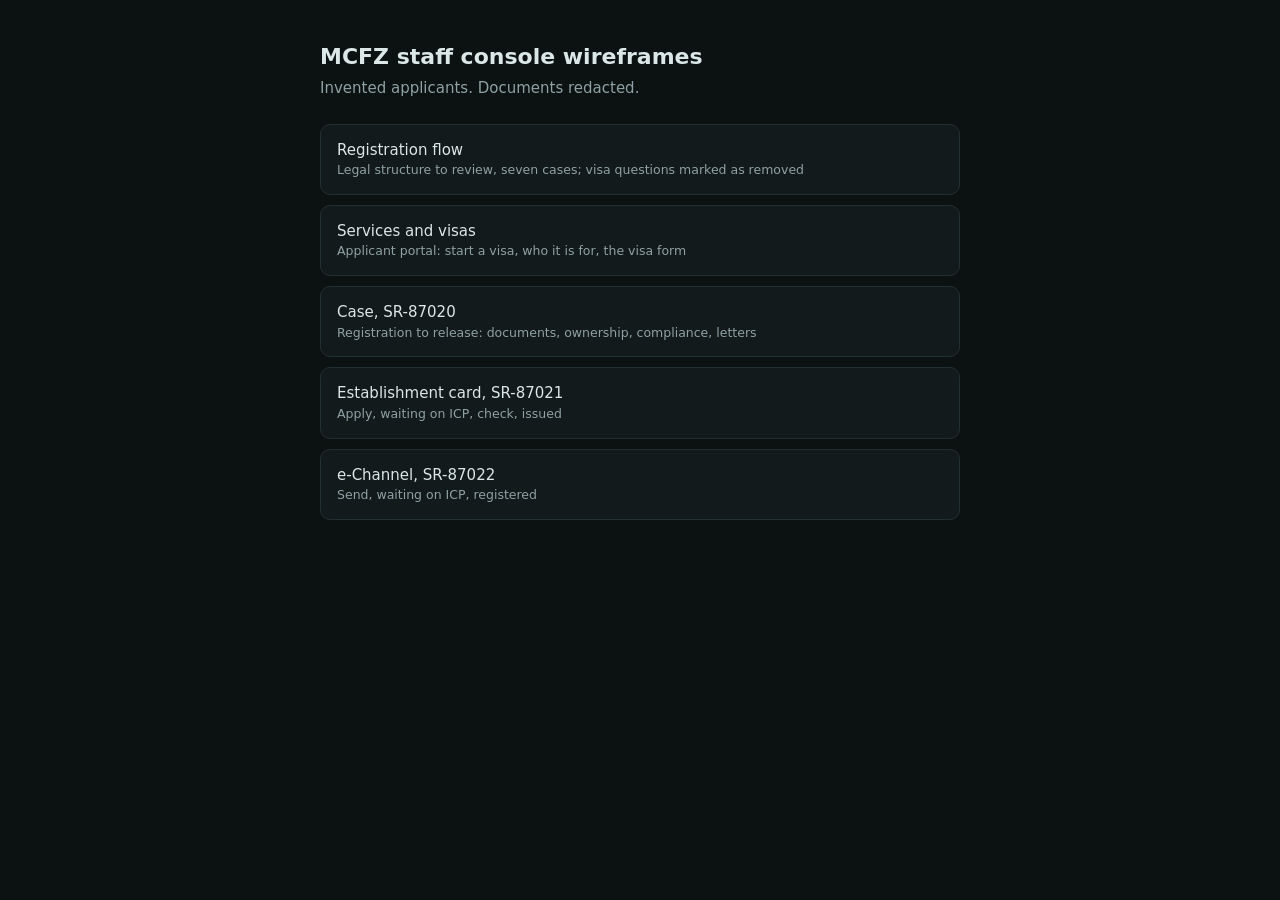
==== index.html @ 9205d6d4 "Registration flow with visa removals marked" ====
<!doctype html><html lang="en"><head><meta charset="utf-8"><meta name="viewport" content="width=device-width,initial-scale=1"><title>MCFZ Wireframes</title>
<style>body{margin:0;background:#0c1112;color:#dbe6e7;font:15px/1.5 system-ui,sans-serif}main{max-width:640px;margin:0 auto;padding:40px 16px}h1{font-size:22px;margin:0 0 4px}p{color:#8fa1a4;margin:0 0 24px}a{display:block;padding:14px 16px;border:1px solid #233033;border-radius:10px;margin-bottom:10px;color:#dbe6e7;text-decoration:none;background:#121a1b}a:hover{border-color:#1fb4b0}small{display:block;color:#8fa1a4}</style></head>
<body><main><h1>MCFZ staff console wireframes</h1><p>Invented applicants. Documents redacted.</p>
<a href="registration/">Registration flow<small>Legal structure to review, seven cases; visa questions marked as removed</small></a>
<a href="services/">Services and visas<small>Applicant portal: start a visa, who it is for, the visa form</small></a>
<a href="console/">Case, SR-87020<small>Registration to release: documents, ownership, compliance, letters</small></a>
<a href="ec/">Establishment card, SR-87021<small>Apply, waiting on ICP, check, issued</small></a>
<a href="ech/">e-Channel, SR-87022<small>Send, waiting on ICP, registered</small></a>
</main></body></html>
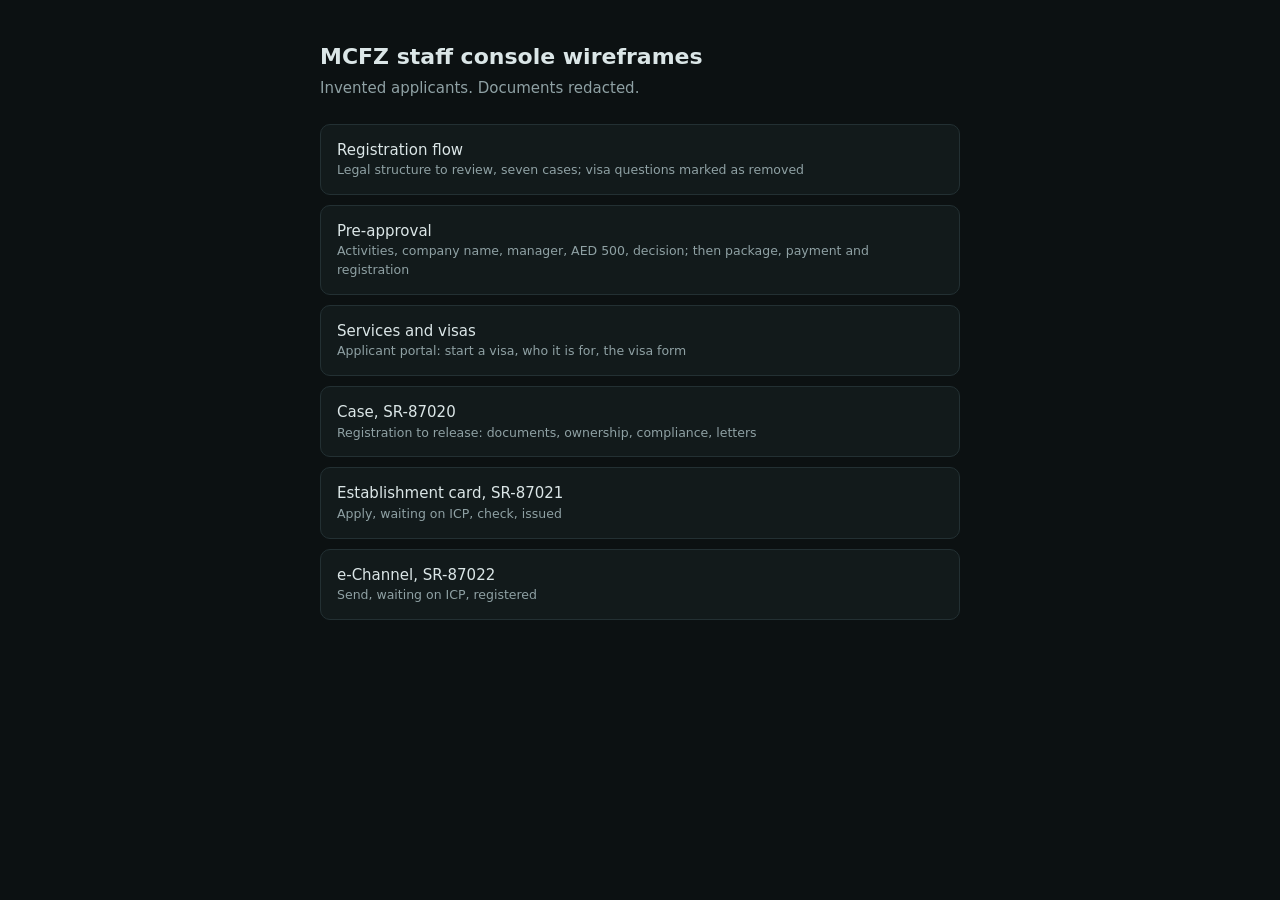
==== commit 0dfaffde: "Pre-approval flow" ====
--- a/index.html
+++ b/index.html
@@ -2,6 +2,7 @@
 <style>body{margin:0;background:#0c1112;color:#dbe6e7;font:15px/1.5 system-ui,sans-serif}main{max-width:640px;margin:0 auto;padding:40px 16px}h1{font-size:22px;margin:0 0 4px}p{color:#8fa1a4;margin:0 0 24px}a{display:block;padding:14px 16px;border:1px solid #233033;border-radius:10px;margin-bottom:10px;color:#dbe6e7;text-decoration:none;background:#121a1b}a:hover{border-color:#1fb4b0}small{display:block;color:#8fa1a4}</style></head>
 <body><main><h1>MCFZ staff console wireframes</h1><p>Invented applicants. Documents redacted.</p>
 <a href="registration/">Registration flow<small>Legal structure to review, seven cases; visa questions marked as removed</small></a>
+<a href="registration/#pre">Pre-approval<small>Activities, company name, manager, AED 500, decision; then package, payment and registration</small></a>
 <a href="services/">Services and visas<small>Applicant portal: start a visa, who it is for, the visa form</small></a>
 <a href="console/">Case, SR-87020<small>Registration to release: documents, ownership, compliance, letters</small></a>
 <a href="ec/">Establishment card, SR-87021<small>Apply, waiting on ICP, check, issued</small></a>
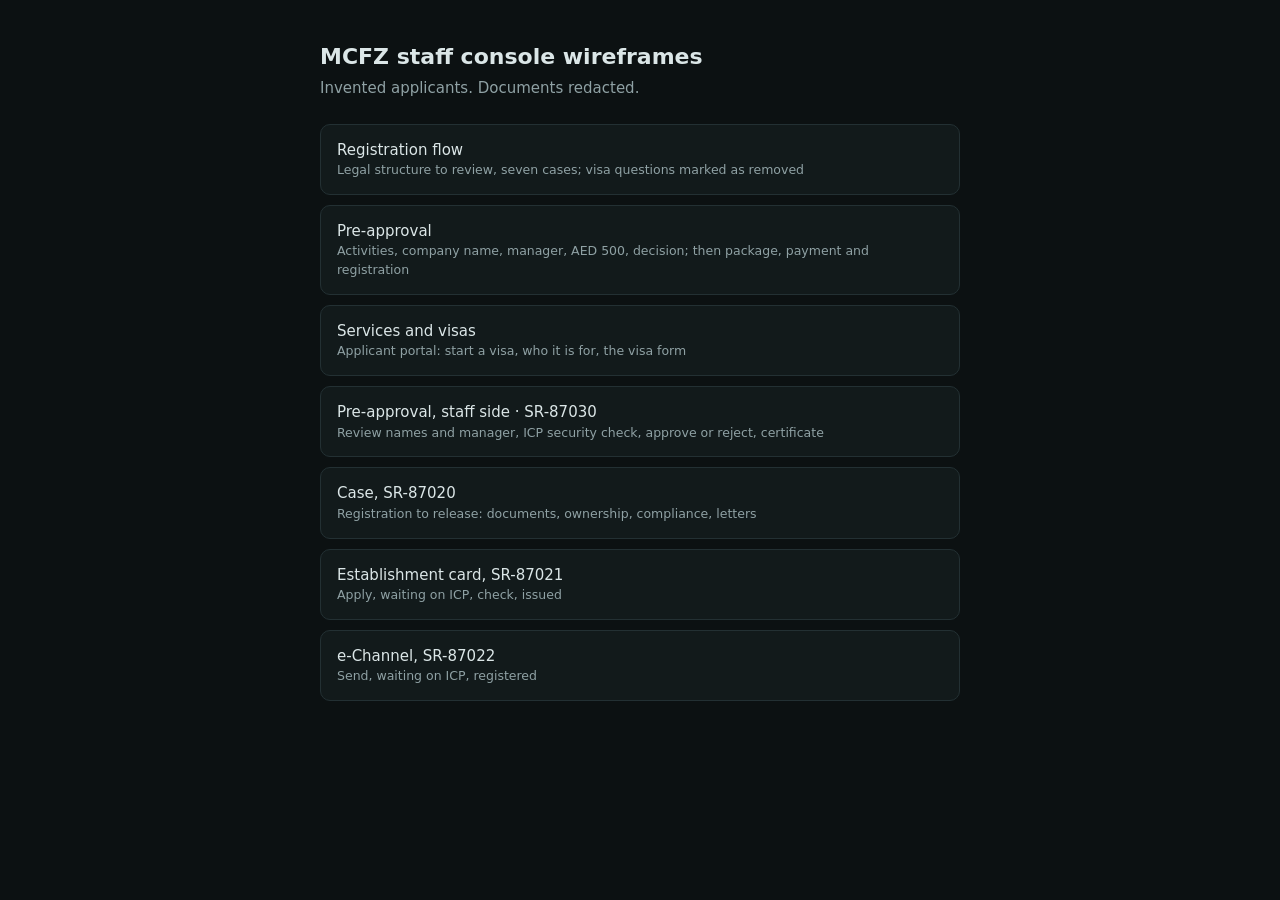
==== commit c9a5380d: "Pre-approval staff side" ====
--- a/index.html
+++ b/index.html
@@ -4,6 +4,7 @@
 <a href="registration/">Registration flow<small>Legal structure to review, seven cases; visa questions marked as removed</small></a>
 <a href="registration/#pre">Pre-approval<small>Activities, company name, manager, AED 500, decision; then package, payment and registration</small></a>
 <a href="services/">Services and visas<small>Applicant portal: start a visa, who it is for, the visa form</small></a>
+<a href="preapproval-admin/">Pre-approval, staff side · SR-87030<small>Review names and manager, ICP security check, approve or reject, certificate</small></a>
 <a href="console/">Case, SR-87020<small>Registration to release: documents, ownership, compliance, letters</small></a>
 <a href="ec/">Establishment card, SR-87021<small>Apply, waiting on ICP, check, issued</small></a>
 <a href="ech/">e-Channel, SR-87022<small>Send, waiting on ICP, registered</small></a>
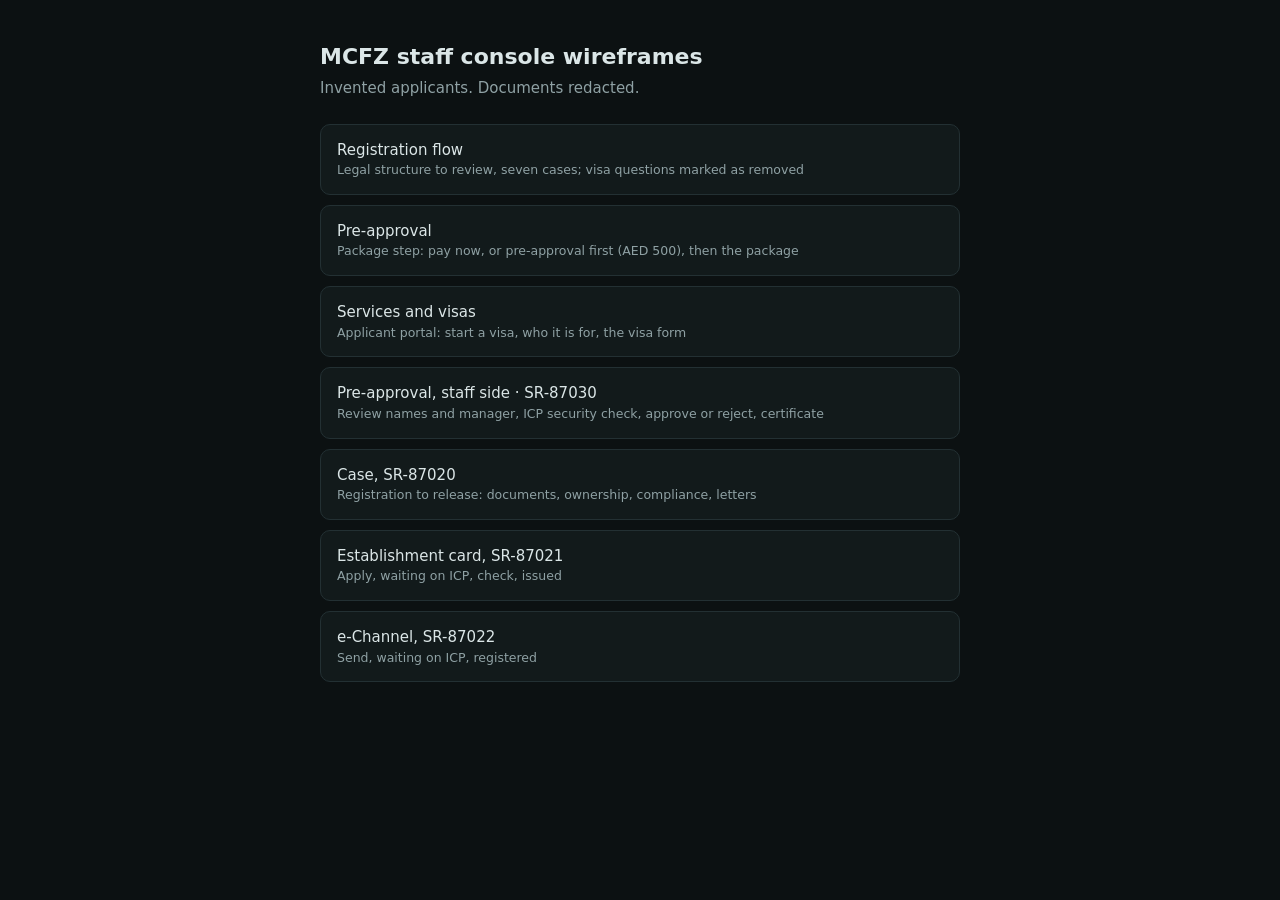
==== commit 97932d60: "Pre-approval chosen on the Package step" ====
--- a/index.html
+++ b/index.html
@@ -2,7 +2,7 @@
 <style>body{margin:0;background:#0c1112;color:#dbe6e7;font:15px/1.5 system-ui,sans-serif}main{max-width:640px;margin:0 auto;padding:40px 16px}h1{font-size:22px;margin:0 0 4px}p{color:#8fa1a4;margin:0 0 24px}a{display:block;padding:14px 16px;border:1px solid #233033;border-radius:10px;margin-bottom:10px;color:#dbe6e7;text-decoration:none;background:#121a1b}a:hover{border-color:#1fb4b0}small{display:block;color:#8fa1a4}</style></head>
 <body><main><h1>MCFZ staff console wireframes</h1><p>Invented applicants. Documents redacted.</p>
 <a href="registration/">Registration flow<small>Legal structure to review, seven cases; visa questions marked as removed</small></a>
-<a href="registration/#pre">Pre-approval<small>Activities, company name, manager, AED 500, decision; then package, payment and registration</small></a>
+<a href="registration/#pre">Pre-approval<small>Package step: pay now, or pre-approval first (AED 500), then the package</small></a>
 <a href="services/">Services and visas<small>Applicant portal: start a visa, who it is for, the visa form</small></a>
 <a href="preapproval-admin/">Pre-approval, staff side · SR-87030<small>Review names and manager, ICP security check, approve or reject, certificate</small></a>
 <a href="console/">Case, SR-87020<small>Registration to release: documents, ownership, compliance, letters</small></a>
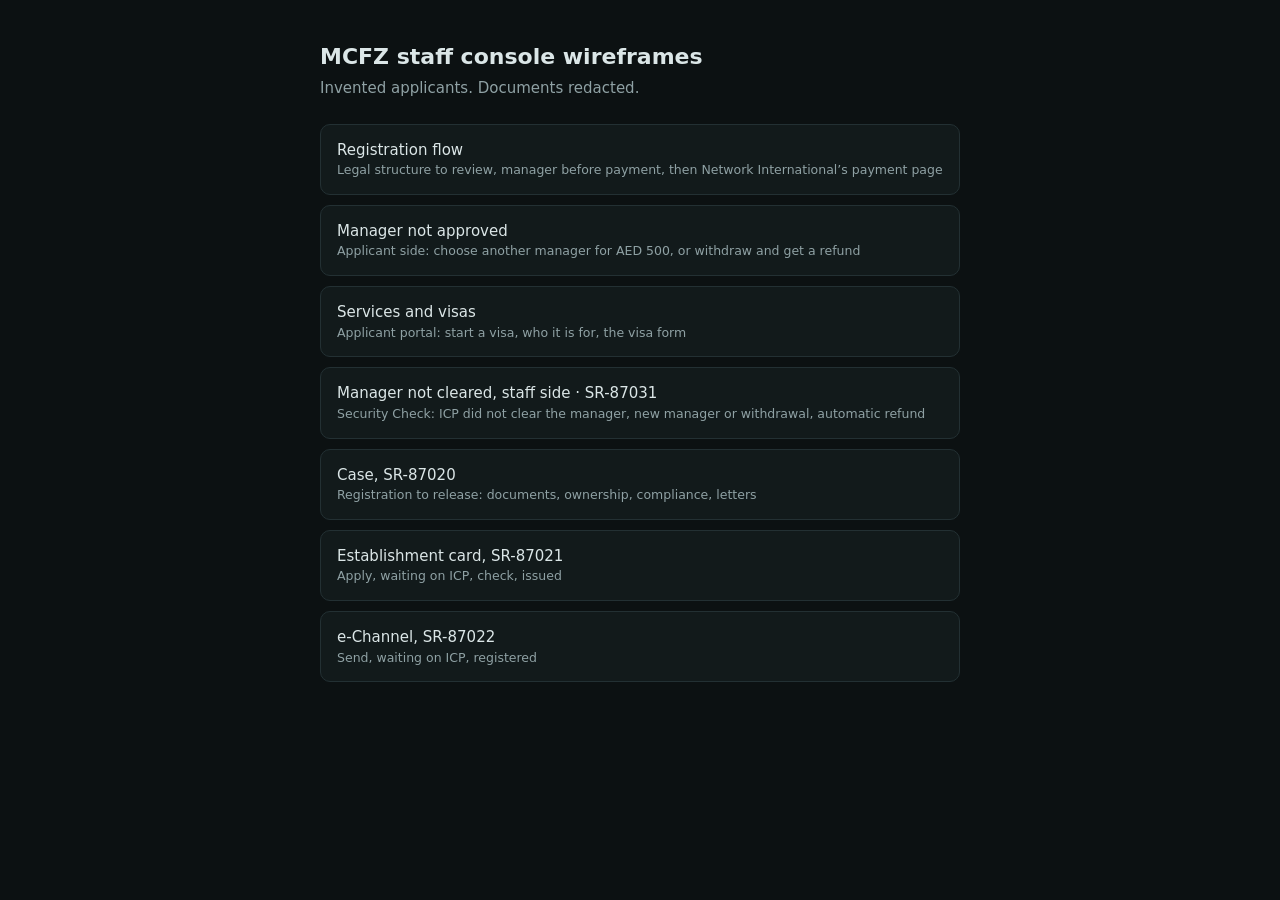
==== commit eae2f916: "Registration: one payment, manager before payment, refund when ICP do not clear the manager; console" ====
--- a/index.html
+++ b/index.html
@@ -1,10 +1,10 @@
 <!doctype html><html lang="en"><head><meta charset="utf-8"><meta name="viewport" content="width=device-width,initial-scale=1"><title>MCFZ Wireframes</title>
 <style>body{margin:0;background:#0c1112;color:#dbe6e7;font:15px/1.5 system-ui,sans-serif}main{max-width:640px;margin:0 auto;padding:40px 16px}h1{font-size:22px;margin:0 0 4px}p{color:#8fa1a4;margin:0 0 24px}a{display:block;padding:14px 16px;border:1px solid #233033;border-radius:10px;margin-bottom:10px;color:#dbe6e7;text-decoration:none;background:#121a1b}a:hover{border-color:#1fb4b0}small{display:block;color:#8fa1a4}</style></head>
 <body><main><h1>MCFZ staff console wireframes</h1><p>Invented applicants. Documents redacted.</p>
-<a href="registration/">Registration flow<small>Legal structure to review, seven cases; visa questions marked as removed</small></a>
-<a href="registration/#pre">Pre-approval<small>Package step: pay now, or pre-approval first (AED 500), then the package</small></a>
+<a href="registration/">Registration flow<small>Legal structure to review, manager before payment, then Network International’s payment page</small></a>
+<a href="registration/#rejected">Manager not approved<small>Applicant side: choose another manager for AED 500, or withdraw and get a refund</small></a>
 <a href="services/">Services and visas<small>Applicant portal: start a visa, who it is for, the visa form</small></a>
-<a href="preapproval-admin/">Pre-approval, staff side · SR-87030<small>Review names and manager, ICP security check, approve or reject, certificate</small></a>
+<a href="manager-check/">Manager not cleared, staff side · SR-87031<small>Security Check: ICP did not clear the manager, new manager or withdrawal, automatic refund</small></a>
 <a href="console/">Case, SR-87020<small>Registration to release: documents, ownership, compliance, letters</small></a>
 <a href="ec/">Establishment card, SR-87021<small>Apply, waiting on ICP, check, issued</small></a>
 <a href="ech/">e-Channel, SR-87022<small>Send, waiting on ICP, registered</small></a>
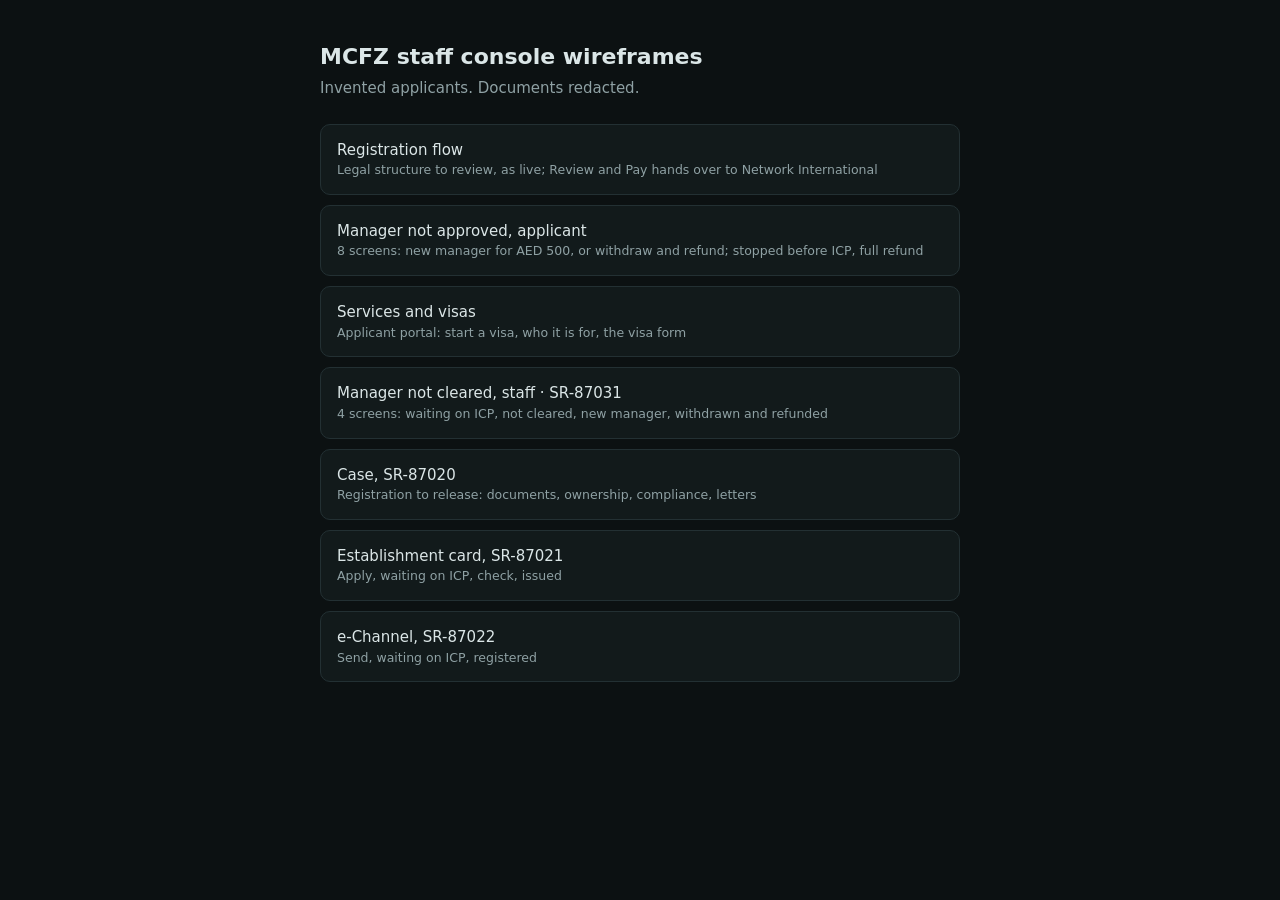
==== commit 6b4ecaf9: "Manager not approved: standalone applicant and staff wireframes with numbered screens; registration " ====
--- a/index.html
+++ b/index.html
@@ -1,10 +1,10 @@
 <!doctype html><html lang="en"><head><meta charset="utf-8"><meta name="viewport" content="width=device-width,initial-scale=1"><title>MCFZ Wireframes</title>
 <style>body{margin:0;background:#0c1112;color:#dbe6e7;font:15px/1.5 system-ui,sans-serif}main{max-width:640px;margin:0 auto;padding:40px 16px}h1{font-size:22px;margin:0 0 4px}p{color:#8fa1a4;margin:0 0 24px}a{display:block;padding:14px 16px;border:1px solid #233033;border-radius:10px;margin-bottom:10px;color:#dbe6e7;text-decoration:none;background:#121a1b}a:hover{border-color:#1fb4b0}small{display:block;color:#8fa1a4}</style></head>
 <body><main><h1>MCFZ staff console wireframes</h1><p>Invented applicants. Documents redacted.</p>
-<a href="registration/">Registration flow<small>Legal structure to review, manager before payment, then Network International’s payment page</small></a>
-<a href="registration/#rejected">Manager not approved<small>Applicant side: choose another manager for AED 500, or withdraw and get a refund</small></a>
+<a href="registration/">Registration flow<small>Legal structure to review, as live; Review and Pay hands over to Network International</small></a>
+<a href="manager-not-approved/">Manager not approved, applicant<small>8 screens: new manager for AED 500, or withdraw and refund; stopped before ICP, full refund</small></a>
 <a href="services/">Services and visas<small>Applicant portal: start a visa, who it is for, the visa form</small></a>
-<a href="manager-check/">Manager not cleared, staff side · SR-87031<small>Security Check: ICP did not clear the manager, new manager or withdrawal, automatic refund</small></a>
+<a href="manager-check/">Manager not cleared, staff · SR-87031<small>4 screens: waiting on ICP, not cleared, new manager, withdrawn and refunded</small></a>
 <a href="console/">Case, SR-87020<small>Registration to release: documents, ownership, compliance, letters</small></a>
 <a href="ec/">Establishment card, SR-87021<small>Apply, waiting on ICP, check, issued</small></a>
 <a href="ech/">e-Channel, SR-87022<small>Send, waiting on ICP, registered</small></a>
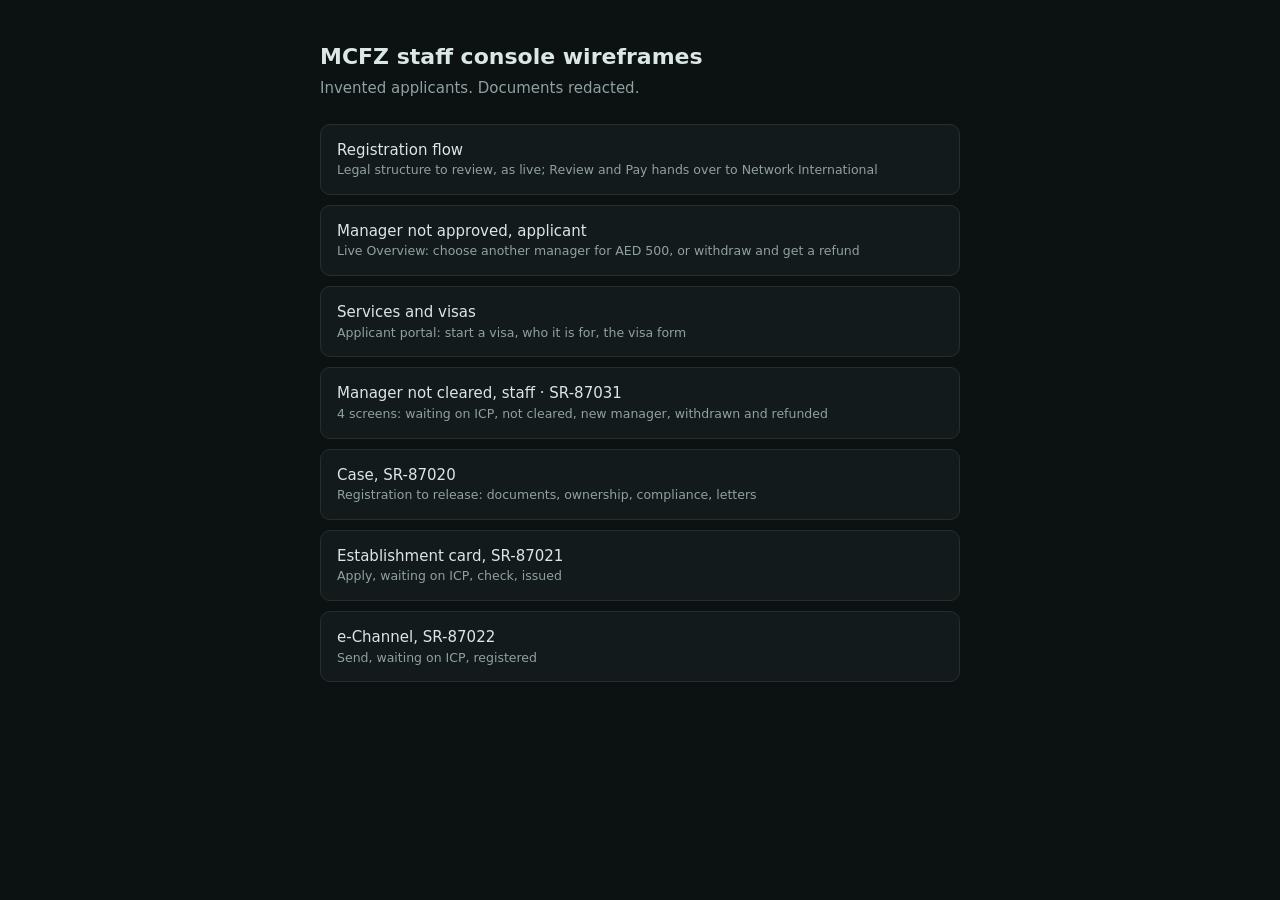
==== commit 6b85687a: "Manager not approved, applicant: rebuilt on the live Overview, status card and two dialogs Co-Author" ====
--- a/index.html
+++ b/index.html
@@ -2,7 +2,7 @@
 <style>body{margin:0;background:#0c1112;color:#dbe6e7;font:15px/1.5 system-ui,sans-serif}main{max-width:640px;margin:0 auto;padding:40px 16px}h1{font-size:22px;margin:0 0 4px}p{color:#8fa1a4;margin:0 0 24px}a{display:block;padding:14px 16px;border:1px solid #233033;border-radius:10px;margin-bottom:10px;color:#dbe6e7;text-decoration:none;background:#121a1b}a:hover{border-color:#1fb4b0}small{display:block;color:#8fa1a4}</style></head>
 <body><main><h1>MCFZ staff console wireframes</h1><p>Invented applicants. Documents redacted.</p>
 <a href="registration/">Registration flow<small>Legal structure to review, as live; Review and Pay hands over to Network International</small></a>
-<a href="manager-not-approved/">Manager not approved, applicant<small>8 screens: new manager for AED 500, or withdraw and refund; stopped before ICP, full refund</small></a>
+<a href="manager-not-approved/">Manager not approved, applicant<small>Live Overview: choose another manager for AED 500, or withdraw and get a refund</small></a>
 <a href="services/">Services and visas<small>Applicant portal: start a visa, who it is for, the visa form</small></a>
 <a href="manager-check/">Manager not cleared, staff · SR-87031<small>4 screens: waiting on ICP, not cleared, new manager, withdrawn and refunded</small></a>
 <a href="console/">Case, SR-87020<small>Registration to release: documents, ownership, compliance, letters</small></a>
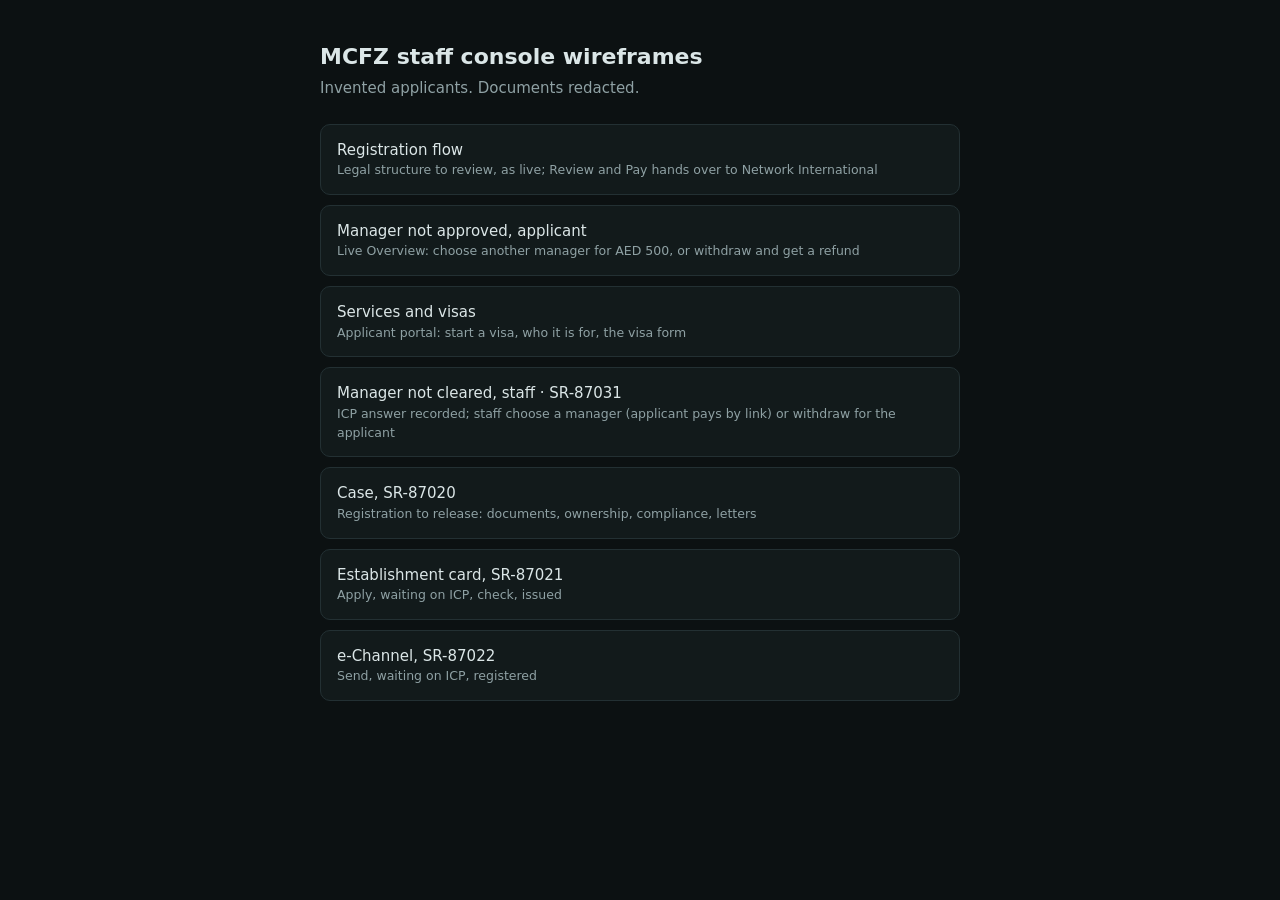
==== commit a6a7b915: "Manager not cleared: staff act for the applicant, payment by link, case moves on its own Co-Authored" ====
--- a/index.html
+++ b/index.html
@@ -4,7 +4,7 @@
 <a href="registration/">Registration flow<small>Legal structure to review, as live; Review and Pay hands over to Network International</small></a>
 <a href="manager-not-approved/">Manager not approved, applicant<small>Live Overview: choose another manager for AED 500, or withdraw and get a refund</small></a>
 <a href="services/">Services and visas<small>Applicant portal: start a visa, who it is for, the visa form</small></a>
-<a href="manager-check/">Manager not cleared, staff · SR-87031<small>4 screens: waiting on ICP, not cleared, new manager, withdrawn and refunded</small></a>
+<a href="manager-check/">Manager not cleared, staff · SR-87031<small>ICP answer recorded; staff choose a manager (applicant pays by link) or withdraw for the applicant</small></a>
 <a href="console/">Case, SR-87020<small>Registration to release: documents, ownership, compliance, letters</small></a>
 <a href="ec/">Establishment card, SR-87021<small>Apply, waiting on ICP, check, issued</small></a>
 <a href="ech/">e-Channel, SR-87022<small>Send, waiting on ICP, registered</small></a>
